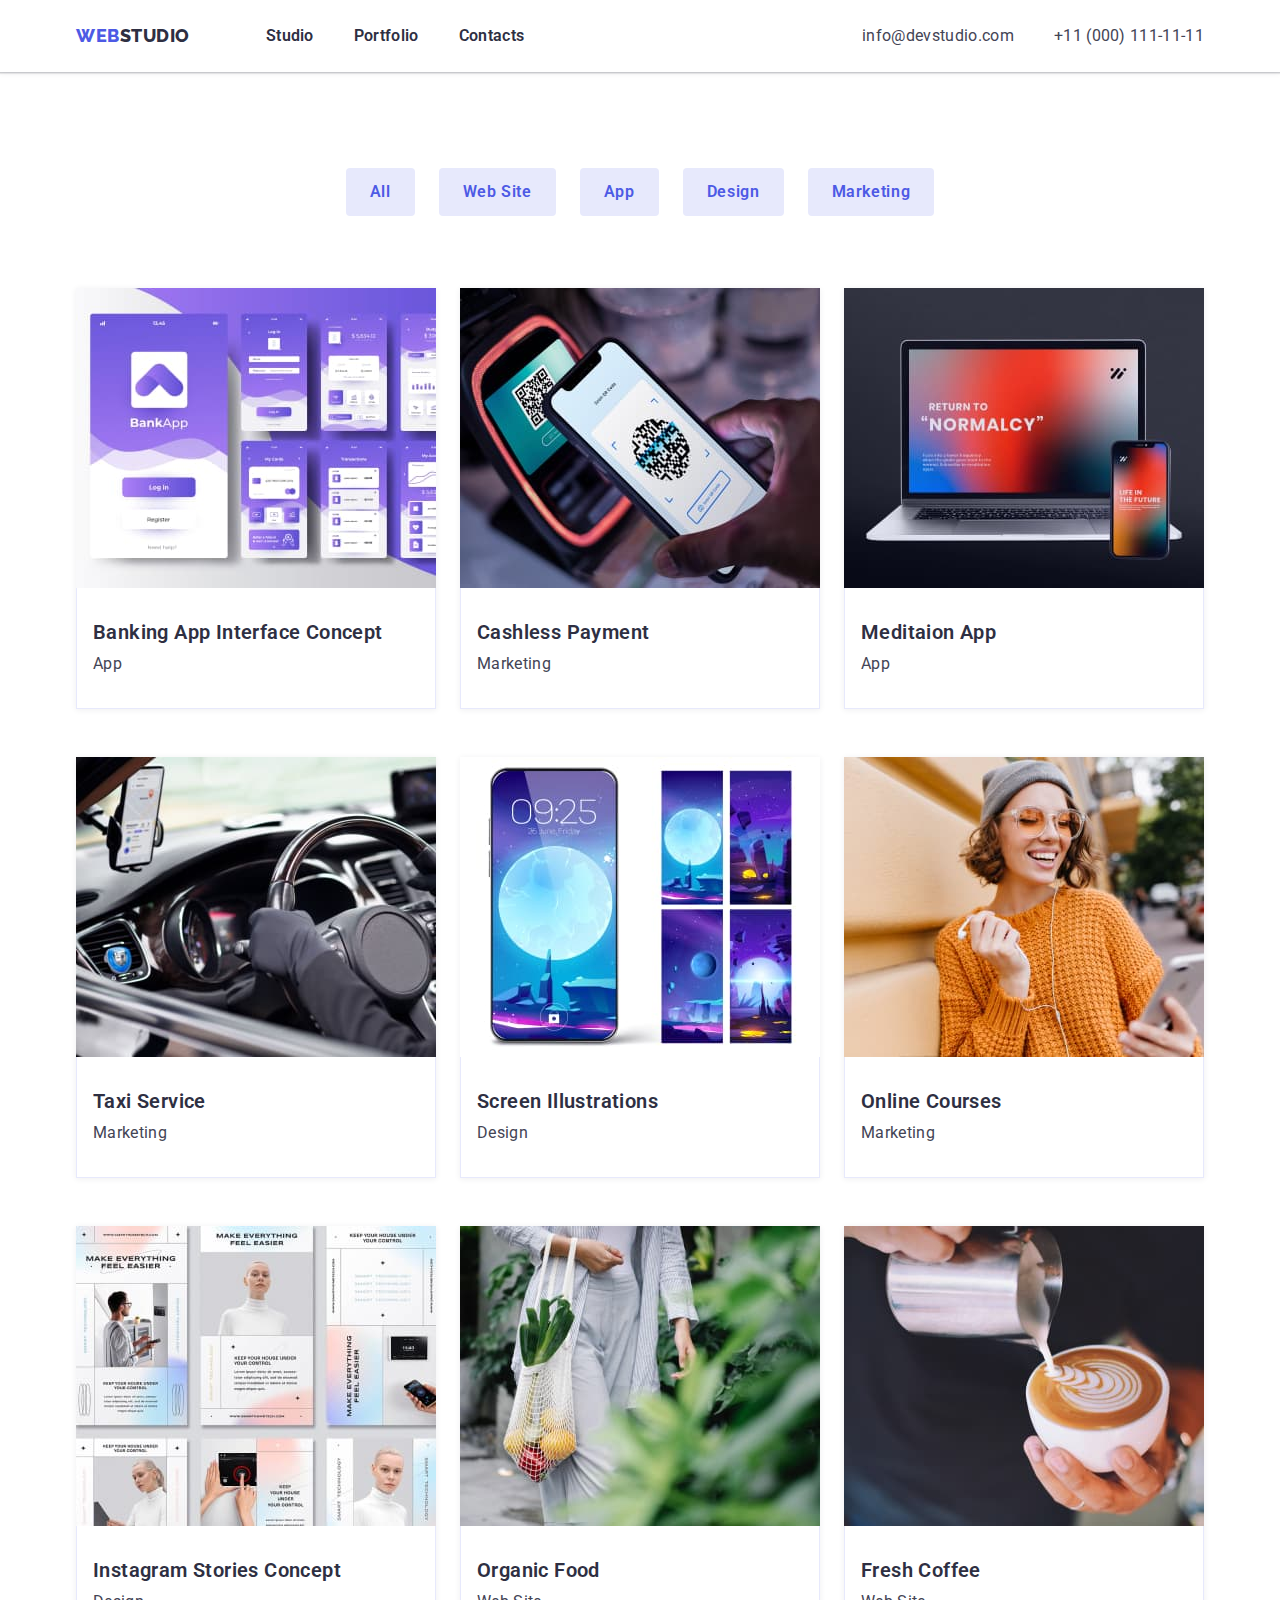
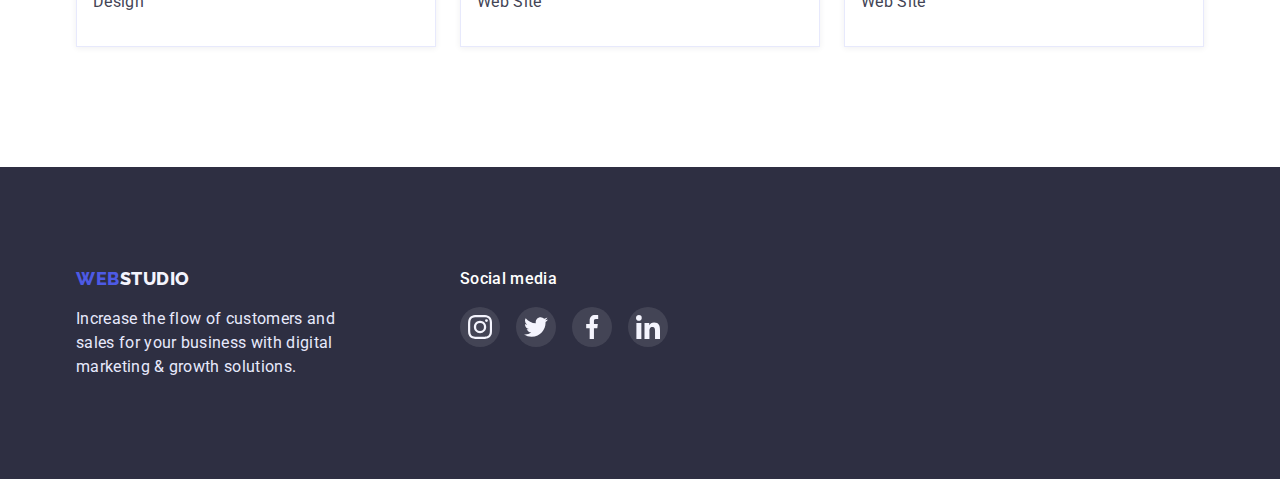
==== portfolio.html @ bcf96bd5 "adding files from previous repository" ====
<!DOCTYPE html>
<html lang="en">
<head>
    <meta charset="UTF-8">
    <meta http-equiv="X-UA-Compatible" content="IE=edge">
    <meta name="viewport" content="width=device-width, initial-scale=1.0">
    <title>Portfolio</title>
    <link rel="preconnect" href="https://fonts.googleapis.com">
    <link rel="preconnect" href="https://fonts.gstatic.com" crossorigin>
    <link href="https://fonts.googleapis.com/css2?family=Raleway:wght@800&family=Roboto:wght@400;700&display=swap" rel="stylesheet">    
    <link rel="stylesheet" href="https://cdnjs.cloudflare.com/ajax/libs/modern-normalize/1.1.0/modern-normalize.min.css">  
    <link rel="stylesheet" href="./styles.css">
</head>
<body>

    <header>
        <div class="container header">
            <nav class="nav-header">
                <a class="logo link" href="index.html"><span class="logo-item">Web</span>studio</a>
                    <ul class="header-list list" >
                         <li class="header-list-item">
                            <a class="menu-item link" href="#">Studio</a> 
                         </li>
                         <li class="header-list-item">
                             <a class="menu-item link" href="./portfolio.html">Portfolio</a> 
                         </li>                
                         <li class="header-list-item"> 
                             <a class="menu-item link" href="#">Contacts</a> 
                         </li>
                     </ul>
            </nav>

            <ul class="header-contacts-list list">
                <li class="item">
                    <a class="contacts-item link" href="mailto:info@devstudio.com">info@devstudio.com</a>
                </li>
                <li class="item">
                    <a class="contacts-item link" href="tel:+110001111111">+11 (000) 111-11-11</a>
                </li>
            </ul>
        </div>
    </header>

<main>
    <section class="filter">
       <div class="container">
         <h1 class="visually-hidden">Portfolio</h1>
         <ul class="filter-list-buttons list">
             <li class="filter-list-item">                
                 <button type="button" class="filter-button button">All</button>
             </li>
             <li class="filter-list-item">                
                 <button type="button" class="filter-button button">Web Site</button>
             </li>
             <li class="filter-list-item">
                 <button type="button" class="filter-button button">App</button>
             </li>
             <li class="filter-list-item">
                 <button type="button" class="filter-button button">Design</button>
             </li>
             <li class="filter-list-item">
                 <button type="button" class="filter-button button">Marketing</button>
             </li>
        
         </ul>

        <ul class="filter-list-gallery list">
            <li class="filter-gallery-item">
                <a class="link portfolio-card" href="#"> 
                        <div class="card-gallery">
                            <img src="./images/portfolio/banking.jpeg" alt="banking-app-interface" width="360">
                        </div>
                        <div class="card-gallery-descr">
                            <h2 class="filter-title-small">Banking App Interface Concept</h2>
                            <p class="filter-gallery-descr">App</p>
                        </div>
                    </a>
                </li>
           

                <li class="filter-gallery-item">
                    <a class="link portfolio-card" href="#"> 

                        <div class="card-gallery">
                            <img src="./images/portfolio/cashless.jpeg" alt="cashless-payment" width="360">
                        </div>
                        <div class="card-gallery-descr">
                            <h2 class="filter-title-small">Cashless Payment</h2>
                            <p class="filter-gallery-descr">Marketing</p>        
                        </div>
                    </a>
                </li>

                <li class="filter-gallery-item">
                    <a class="link portfolio-card" href="#">
                        <div class="card-gallery">
                            <img src="./images/portfolio/meditaion.jpeg" alt="meditaion-app" width="360">
                        </div>
                        <div class="card-gallery-descr">
                            <h2 class="filter-title-small">Meditaion App</h2>
                            <p class="filter-gallery-descr">App</p>
                        </div>
                    </a>
                </li>
             
                <li class="filter-gallery-item">
                    <a class="link  portfolio-card" href="#">
                        <div class="card-gallery">
                            <img src="./images/portfolio/taxi.jpeg" alt="taxi-service" width="360">
                        </div>
                        <div class="card-gallery-descr">
                            <h2 class="filter-title-small">Taxi Service</h2>
                            <p class="filter-gallery-descr">Marketing</p>
                        </div>
                    </a>
                </li>
             
                <li class="filter-gallery-item">
                    <a class="link portfolio-card" href="#">
                        <div class="card-gallery">
                            <img src="./images/portfolio/screen.jpeg" alt="screen-illustrations" width="360">
                        </div>
                        <div class="card-gallery-descr">
                            <h2 class="filter-title-small">Screen Illustrations</h2>
                            <p class="filter-gallery-descr">Design</p>
                        </div>
                    </a>
                </li>

                <li class="filter-gallery-item">
                    <a class="link portfolio-card" href="#">
                        <div class="card-gallery">
                            <img src="./images/portfolio/courses.jpeg" alt="online-courses" width="360">
                        </div>
                        <div class="card-gallery-descr">
                            <h2 class="filter-title-small">Online Courses</h2>
                            <p class="filter-gallery-descr">Marketing</p>
                        </div>
                    </a>
                </li>
             
                <li class="filter-gallery-item">
                    <a class="link portfolio-card" href="#">
                        <div class="card-gallery">
                            <img src="./images/portfolio/instagram.jpeg" alt="instagram-stories" width="360">
                        </div>
                        <div class="card-gallery-descr">
                            <h2 class="filter-title-small">Instagram Stories Concept</h2>
                            <p class="filter-gallery-descr">Design</p>
                        </div>
                    </a>
                </li>

                <li class="filter-gallery-item">
                    <a class="link portfolio-card" href="#">
                        <div class="card-gallery">
                            <img src="./images/portfolio/organic.jpeg" alt="organic-food" width="360">
                        </div>
                        <div class="card-gallery-descr">
                            <h2 class="filter-title-small">Organic Food</h2>
                            <p class="filter-gallery-descr">Web Site</p>
                        </div>
                    </a>
                </li>
             </a>

                <li class="filter-gallery-item">
                    <a class="link portfolio-card" href="#">
                        <div class="card-gallery">
                            <img src="./images/portfolio/coffee.jpeg" alt="fresh-coffee" width="360">
                        </div>
                        <div class="card-gallery-descr">
                            <h2 class="filter-title-small">Fresh Coffee</h2>
                            <p class="filter-gallery-descr">Web Site</p>
                        </div>
                    </a>
                </li>
         </ul>
        </div>
    </section>
</main>

<footer class="footer">
    <div class="container">
        <div class="footer-logo">
            <a class="logo-white link" href="index.html"><span class="logo-item">WEB</span>STUDIO</a>
            <p class="footer-info">Increase the flow of customers and sales for your business with digital marketing & growth solutions.</p>
        </div>
        <div class="social-media">
            <p class="social-media-text">Social media</p>
                <ul class="social-media-list list">
                    <li class="social-link-item">
                        <a href="#" class="footer-social-link link">
                            <svg class="footer-social-link-icon" width="24px" height="24px">
                                <use href="./images/symbol-defs.svg#icon-instagram"></use>
                            </svg>
                        </a></li>
                    <li class="social-link-item">
                        <a href="#" class="footer-social-link link">
                            <svg class="footer-social-link-icon" width="24px" height="24px">
                                <use href="./images/symbol-defs.svg#icon-twitter"></use>
                            </svg>
                        </a></li>
                    <li class="social-link-item">    
                        <a href="#" class="footer-social-link link">
                            <svg class="footer-social-link-icon" width="24px" height="24px">
                                <use href="./images/symbol-defs.svg#icon-facebook"></use>
                            </svg>
                        </a></li>
                    <li class="social-link-item">
                        <a href="#" class="footer-social-link link">
                            <svg class="footer-social-link-icon" width="24px" height="24px">
                                <use href="./images/symbol-defs.svg#icon-linkedin"></use>
                            </svg>
                        </a></li>
                </ul>
        </div>
    </div>
</footer>
    
</body>
</html>
---- styles.css ----
:root {
    --main-text-color: #2E2F42;
    --button-main-color: #E7E9FC;
    --button-text-color: #4D5AE5;
    --button-dark-color: #404BBF;
    --text-color: #434455;
    --white-color: #FFFFFF;
    --footer-color: #E7E9FC;
    --logo-white-color: #F4F4FD;
    --second-header-color: #2E2F42;
    --icon-grey-color: #8E8F99;
}

p {
    margin: 0;
}

ul{
    margin: 0;
    padding: 0;
}

h1,
h2,
h3,
h4,
h5,
h6 {
    margin: 0;
}

img {
    display: block;
    max-width: 100%;
    height: auto;
}

body {
    border-color: var(--white-color);
    color: var(--text-color);
    font-family: 'Roboto', sans-serif;
}

.container {
    width: 1158px;
    margin-left: auto;
    margin-right: auto;
    padding-left: 15px;
    padding-right: 15px;
   /*  outline: 2px solid tomato;  */
}

.list {
    list-style: none;
}

.link {
    text-decoration: none;
}

/* -----------Header------------- */
header {
    box-shadow: 0px 2px 1px rgba(46, 47, 66, 0.08), 0px 1px 1px rgba(46, 47, 66, 0.16), 0px 1px 6px rgba(46, 47, 66, 0.08);

}

.header {
/*    padding-top: 24px;
   padding-bottom: 24px; 
 */   
    display: flex;
   align-items: center;
}

.nav-header {
    display: flex;
}

.header-list {
    display: flex;
}

.menu-item {
    padding-top: 24px;  
    padding-bottom: 24px;
}

.header-list-item:not(:last-child) {
    margin-right: 40px;
}

.header-contacts-list {
    display: flex;
    margin-left: auto;
}

.header-contacts-list .item + .item {
    margin-left: 40px;
}

.logo-item {
    font-family: 'Raleway', sans-serif;
    font-weight: 800;
    font-size: 18px;
    line-height: 1.33;
    letter-spacing: 0.03em;
    text-transform: uppercase;

    color: var(--button-text-color);
}

.logo {
    display: block;
    margin-right: 76px;
    padding-top: 24px;
    padding-bottom: 24px;

    font-family: 'Raleway',sans-serif;
    font-weight: 800;
    font-size: 18px;
    line-height: 1.33;
    letter-spacing: 0.03em;
    text-transform: uppercase;

    color: var(--main-text-color);  
}

.contacts-item {
    padding-top: 24px;  
    padding-bottom: 24px;
}


.menu-item:hover,
:focus {
    color: var(--button-text-color);
}

.contacts-item:hover,
:focus {
    color: var(--button-text-color);
}

.menu-item {
    display: block;
 
    font-weight: 600;
    font-size: 16px;
    line-height: 1.5;
    letter-spacing: 0.02em;

    color: var(--main-text-color);
}

.contacts-item {
    display: block;

    font-weight: 400;
    font-size: 16px;
    line-height: 1.5;
    letter-spacing: 0.02em;

    color: var(--text-color);
}

/* --------------Hero section------------ */
.hero {
    padding-top: 192px;
    padding-bottom: 192px;

    text-align: center;

    background-image: linear-gradient(rgba(46, 47, 66, 0.7),
    rgba(46, 47, 66, 0.7)), 
    url(./images/backgroung-office.jpeg);
    background-color: var(--main-text-color);
    background-repeat: no-repeat;
    background-position: center;
    background-size: cover;
    width: 1440px;

    margin-left: auto;
    margin-right: auto;
}

.hero-title {
    width: 500px;
    margin: 0 auto;
    
    font-weight: 600;
    font-size: 56px;
    line-height: 1.07;
    text-align: center;
    letter-spacing: 0.02em;

    color: var(--white-color);
}
/* --------------Button------------ */

.button {
    font-family: inherit;
    cursor: pointer;
}

.hero-button {

    margin-top: 48px; 
    padding: 16px 32px;
    gap: 10px;
    border: 0;
    outline: none;
    border-radius: 4px;

    background-color: var(--button-text-color);
    font-weight: 600;
    font-size: 16px;
    line-height: 1.19;
    text-align: center;
    letter-spacing: 0.04em;

    color: var(--white-color);
}

.hero-button:hover,
:focus{
    background-color: var(--button-dark-color);
    color: var(--white-color);
}

/* --------------Skills section------------ */

.skills {
    padding-top: 120px;
    padding-bottom: 120px;
}

.skills-list {
    display: flex;
    flex-wrap: nowrap;
    gap: 24px;
}

.visually-hidden {
    position: absolute;
    white-space: nowrap;
    width: 1px;
    height: 1px;
    overflow: hidden;
    border: 0;
    padding: 0;
    clip: rect(0 0 0 0);
    clip-path: inset(50%);
    margin: -1px;
}

.skills-list-item {
    width: calc((100%-72px)/4);
    font-weight: 400;
    font-size: 16px;
    line-height: 1.5;
    letter-spacing: 0.02em;

    color: var(--text-color);
}

.skills-list-item p {
    margin-top: 8px;
}

.skills-icon-wrap {
    background: #F4F4FD;
    border-radius: 4px;
    height: 112px;
    display: flex;
    justify-content: center;
    align-items: center;
    margin-bottom: 8px;
}

/* --------------Mission section------------ */

.mission {
    padding-bottom: 120px;
}

.mission-list {
    margin-top: 72px;
    display: flex;
    gap: 24px;
}

.mission-title {
    margin-bottom: 72px;
}

.mission-title, .team-title {
    font-weight: 600;
    font-size: 36px;
    line-height: 1.11;
    text-align: center;
    letter-spacing: 0.02em;
    text-transform: capitalize;

    color: var(--main-text-color);
}

/* --------------Titles------------ */


.skills-list-title,
.team-title-small,
.filter-title-small {
    font-weight: 600;
    font-size: 20px;
    line-height: 1.2;
    letter-spacing: 0.02em;

    color: var(--second-header-color);
}

/* --------------Team section------------ */

.team {
    padding-top: 120px;
    padding-bottom: 120px;
    background-color: #F4F4FD;
}

.team-title {
    margin-bottom: 72px;
}

.team-title-small {
    margin-bottom: 8px;
    text-align: center;
}

.team-description,
.filter-gallery-descr {
    font-weight: 400;
    font-size: 16px;
    line-height: 1.5;
    letter-spacing: 0.02em;
    text-align: center;
    
    color: var(--text-color);
}

.card {
    background-color: #FFFFFF;
    box-shadow: 0px 1px 6px rgba(46, 47, 66, 0.08), 0px 1px 1px rgba(46, 47, 66, 0.16), 0px 2px 1px rgba(46, 47, 66, 0.08);
    border-radius: 0px 0px 4px 4px;

    padding: 32px 0;

}

.team-list {
    display: flex;
    gap: 24px;
}

.team-list-item {
    width: 264px;
}

/* --------------Social-icons------------ */

.social-link-list {
    margin-top: 8px;
    display: flex;
    justify-content: center;
    gap: 24px;
}

.social-link {
    display: flex;
    justify-content: center;
    align-items:center;
    width: 40px;
    height: 40px;
    padding: 0;
    border: none;

    background-color: var(--button-text-color);
    border-radius: 50%;

    fill: var(--logo-white-color);
}

.social-link:hover{
    background-color:var(--button-dark-color);
}
/* --------------Customers------------ */
.customers {
    padding-top: 130px;
    padding-bottom: 120px;
}

.customers-title {
    margin-bottom: 72px;
    text-align: center;
    font-weight: 700;
    font-size: 36px;
    line-height: 40px;
}

.customers-list {
    display: flex;
    gap: 24px;
    justify-content: center;
}

.customers-item {
    width: calc((100%-120px)/6);
    height: 88px;
}


.customer-link {
    width: 100%;
    height: 100%;
    border: 1px solid var(--icon-grey-color);
    border-radius: 4px;

    fill: var(--icon-grey-color);


    display: inline-flex;
    justify-content: center;
    align-items:center;
}

.customer-icon {
}

.customer-link:hover, 
:focus{
    border-color: var(--button-dark-color);
    fill: var(--button-dark-color);
}


/* --------------Footer------------ */

.footer {
    display: flex;
    gap: 120px;

    padding-top: 100px;
    padding-bottom: 100px;

    background-color: var(--main-text-color);
}

.footer-info {
    width: 264px;

    font-weight: 400;
    font-size: 16px;
    line-height: 1.5;
    letter-spacing: 0.02em;

    color: var(--footer-color);
}

.logo-white {
    margin-bottom: 16px;
    display: inline-block;

    font-family: 'Raleway';
    font-style: normal;
    font-weight: 800;
    font-size: 18px;
    line-height: 1.17;
    align-items: center;
    letter-spacing: 0.03em;
    text-transform: uppercase;

    color: var(--logo-white-color)
}

.footer >.container{
    display: flex;
    gap: 120px;

    font-weight: 500;
    font-size: 16px;
    line-height: 24px;

    letter-spacing: 0.02em;

    color: var(--white-color);
}

.social-media-text {
    margin-bottom: 16px;
}

.social-media-list {
    display: flex;
    gap: 16px;
}

.footer-social-link {
    display: flex;
    justify-content: center;
    align-items:center;
    width: 40px;
    height: 40px;

    background-color: rgba(255, 255, 255, 0.1);
    background-repeat: no-repeat;
    background-position: center;
    background-size: cover;
    border-radius: 50%;

    fill: var(--logo-white-color);

}
.footer-social-link:hover{
    background-color: #31D0AA;
}

/* ----------Portfolio------- */
.filter{
    padding-top: 96px;
    padding-bottom: 120px;
}
.filter-list-buttons {
    display: flex;
    justify-content: center;

    margin-bottom: 72px;
}

.filter-button {
    padding: 12px 24px;
    border: 1px solid #E7E9FC;
    border-radius: 4px;
}


.filter-list-buttons .filter-list-item + .filter-list-item {
    margin-left: 24px;
}

.filter-button {
    background-color: var(--button-main-color);
    border: 0;
    outline: none;
    border-radius: 4px;

    font-weight: 600;
    font-size: 16px;
    line-height: 1.5;
    text-align: center;
    letter-spacing: 0.04em;

    color: var(--button-text-color);
}

/* -------------------Gallery---------------- */

.filter-list-gallery {
    display: flex;
    flex-wrap: wrap;
    row-gap: 48px;
    column-gap: 24px;
}

.filter-gallery-item {
    width: calc((100% - 48px) / 3);

}
    
.portfolio-card {
    display: block;
    box-shadow: 0px 1px 6px rgba(46, 47, 66, 0.08);
}
    
.portfolio-card:hover,
:focus{
    box-shadow: 0px 1px 6px rgba(46, 47, 66, 0.08), 0px 1px 1px rgba(46, 47, 66, 0.16), 0px 2px 1px rgba(46, 47, 66, 0.08);
}

.card-gallery {
    width: 360px;
}

    
.card-gallery-descr {
    padding: 32px 16px;
    border: 1px solid var(--footer-color);
    border-top: none;
}
    
.filter-gallery-item> .card{
    padding: 0;
}

.card-gallery-descr {
    background: #FFFFFF;
}

.filter-gallery-descr {
    margin-top: 8px;

    text-align: left;
}

.filter-button:hover,
:focus {
    color: var(--white-color);
    background-color: var(--button-text-color);
    box-shadow: 0px 4px 4px rgba(0, 0, 0, 0.15);
}
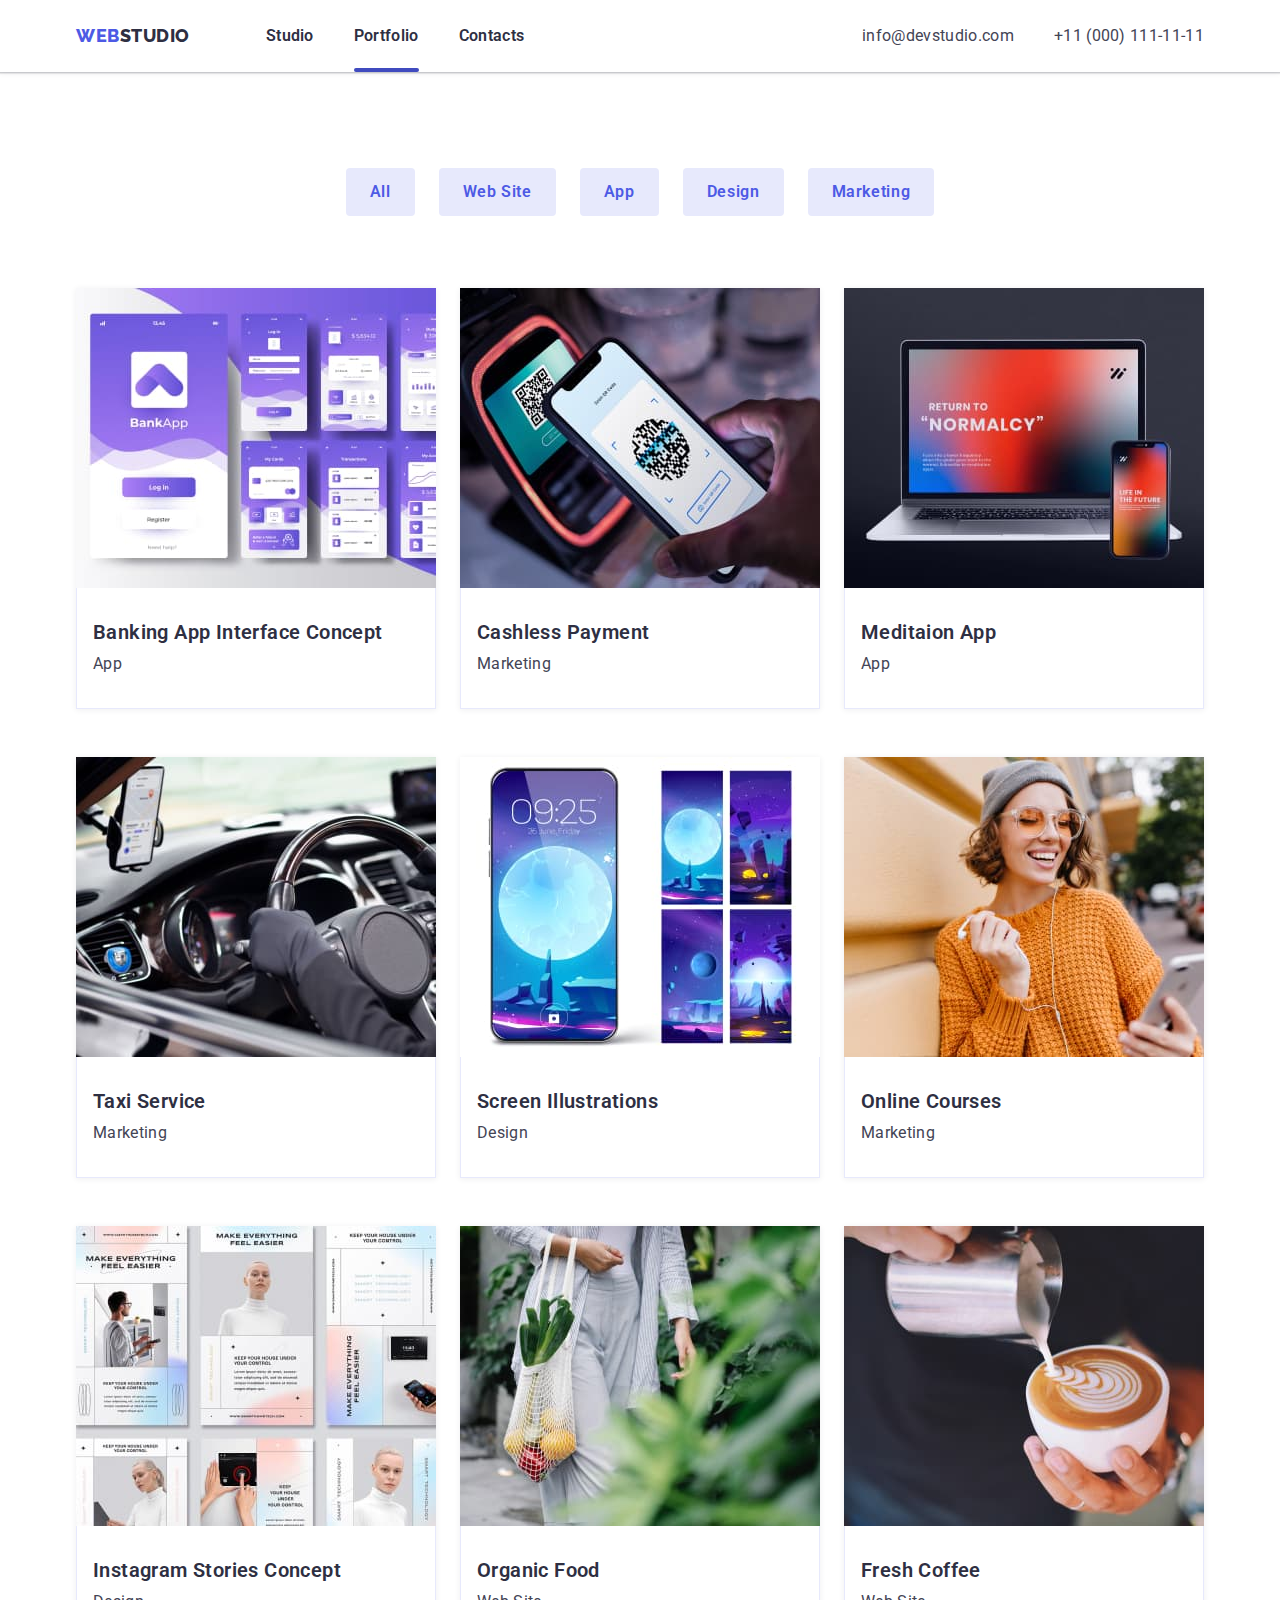
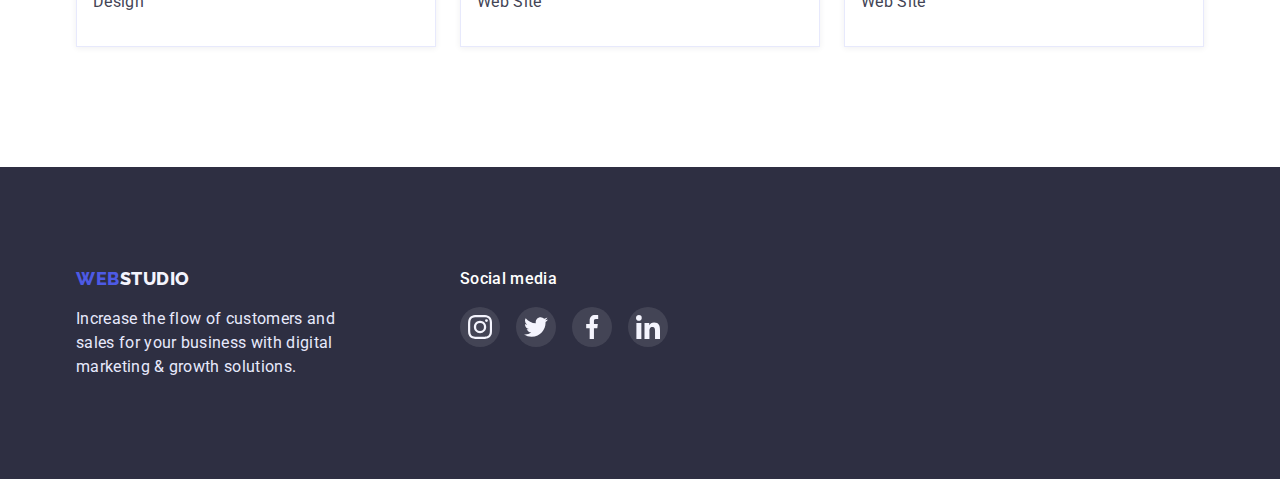
==== commit 842598fb: "fixing mistakes" ====
--- a/portfolio.html
+++ b/portfolio.html
@@ -19,10 +19,10 @@
                 <a class="logo link" href="index.html"><span class="logo-item">Web</span>studio</a>
                     <ul class="header-list list" >
                          <li class="header-list-item">
-                            <a class="menu-item link" href="#">Studio</a> 
+                            <a class="menu-item link" href="./index.html">Studio</a> 
                          </li>
                          <li class="header-list-item">
-                             <a class="menu-item link" href="./portfolio.html">Portfolio</a> 
+                             <a class="menu-item link current" href="./portfolio.html">Portfolio</a> 
                          </li>                
                          <li class="header-list-item"> 
                              <a class="menu-item link" href="#">Contacts</a> 
@@ -69,6 +69,7 @@
                 <a class="link portfolio-card" href="#"> 
                         <div class="card-gallery">
                             <img src="./images/portfolio/banking.jpeg" alt="banking-app-interface" width="360">
+                            <p class="card-top-text">14 Stylish and User-Friendly App Design Concepts · Task Manager App · Calorie Tracker App · Exotic Fruit Ecommerce App · Cloud Storage App</p>
                         </div>
                         <div class="card-gallery-descr">
                             <h2 class="filter-title-small">Banking App Interface Concept</h2>
@@ -83,6 +84,7 @@
 
                         <div class="card-gallery">
                             <img src="./images/portfolio/cashless.jpeg" alt="cashless-payment" width="360">
+                            <p class="card-top-text">14 Stylish and User-Friendly App Design Concepts · Task Manager App · Calorie Tracker App · Exotic Fruit Ecommerce App · Cloud Storage App</p>
                         </div>
                         <div class="card-gallery-descr">
                             <h2 class="filter-title-small">Cashless Payment</h2>
@@ -95,6 +97,7 @@
                     <a class="link portfolio-card" href="#">
                         <div class="card-gallery">
                             <img src="./images/portfolio/meditaion.jpeg" alt="meditaion-app" width="360">
+                            <p class="card-top-text">14 Stylish and User-Friendly App Design Concepts · Task Manager App · Calorie Tracker App · Exotic Fruit Ecommerce App · Cloud Storage App</p>
                         </div>
                         <div class="card-gallery-descr">
                             <h2 class="filter-title-small">Meditaion App</h2>
@@ -107,6 +110,7 @@
                     <a class="link  portfolio-card" href="#">
                         <div class="card-gallery">
                             <img src="./images/portfolio/taxi.jpeg" alt="taxi-service" width="360">
+                            <p class="card-top-text">14 Stylish and User-Friendly App Design Concepts · Task Manager App · Calorie Tracker App · Exotic Fruit Ecommerce App · Cloud Storage App</p>
                         </div>
                         <div class="card-gallery-descr">
                             <h2 class="filter-title-small">Taxi Service</h2>
@@ -119,6 +123,7 @@
                     <a class="link portfolio-card" href="#">
                         <div class="card-gallery">
                             <img src="./images/portfolio/screen.jpeg" alt="screen-illustrations" width="360">
+                            <p class="card-top-text">14 Stylish and User-Friendly App Design Concepts · Task Manager App · Calorie Tracker App · Exotic Fruit Ecommerce App · Cloud Storage App</p>
                         </div>
                         <div class="card-gallery-descr">
                             <h2 class="filter-title-small">Screen Illustrations</h2>
@@ -131,6 +136,7 @@
                     <a class="link portfolio-card" href="#">
                         <div class="card-gallery">
                             <img src="./images/portfolio/courses.jpeg" alt="online-courses" width="360">
+                            <p class="card-top-text">14 Stylish and User-Friendly App Design Concepts · Task Manager App · Calorie Tracker App · Exotic Fruit Ecommerce App · Cloud Storage App</p>
                         </div>
                         <div class="card-gallery-descr">
                             <h2 class="filter-title-small">Online Courses</h2>
@@ -143,6 +149,7 @@
                     <a class="link portfolio-card" href="#">
                         <div class="card-gallery">
                             <img src="./images/portfolio/instagram.jpeg" alt="instagram-stories" width="360">
+                            <p class="card-top-text">14 Stylish and User-Friendly App Design Concepts · Task Manager App · Calorie Tracker App · Exotic Fruit Ecommerce App · Cloud Storage App</p>
                         </div>
                         <div class="card-gallery-descr">
                             <h2 class="filter-title-small">Instagram Stories Concept</h2>
@@ -155,6 +162,7 @@
                     <a class="link portfolio-card" href="#">
                         <div class="card-gallery">
                             <img src="./images/portfolio/organic.jpeg" alt="organic-food" width="360">
+                            <p class="card-top-text">14 Stylish and User-Friendly App Design Concepts · Task Manager App · Calorie Tracker App · Exotic Fruit Ecommerce App · Cloud Storage App</p>
                         </div>
                         <div class="card-gallery-descr">
                             <h2 class="filter-title-small">Organic Food</h2>
@@ -168,6 +176,7 @@
                     <a class="link portfolio-card" href="#">
                         <div class="card-gallery">
                             <img src="./images/portfolio/coffee.jpeg" alt="fresh-coffee" width="360">
+                            <p class="card-top-text">14 Stylish and User-Friendly App Design Concepts · Task Manager App · Calorie Tracker App · Exotic Fruit Ecommerce App · Cloud Storage App</p>
                         </div>
                         <div class="card-gallery-descr">
                             <h2 class="filter-title-small">Fresh Coffee</h2>
--- a/styles.css
+++ b/styles.css
@@ -9,6 +9,7 @@
     --logo-white-color: #F4F4FD;
     --second-header-color: #2E2F42;
     --icon-grey-color: #8E8F99;
+    --modal-back: #FCFCFC;
 }
 
 p {
@@ -83,11 +84,27 @@
 .menu-item {
     padding-top: 24px;  
     padding-bottom: 24px;
+    position: relative;
 }
 
 .header-list-item:not(:last-child) {
     margin-right: 40px;
 }
+
+.menu-item.current::after {
+    content:'';
+    position: absolute;
+    left: 0;
+    bottom: 0;
+
+    width: 100%;
+    height: 4px;
+    background-color: var(--button-dark-color);
+    border-radius: 2px;
+
+    transition: color 250ms cubic-bezier(0.4, 0, 0.2, 1);
+    right: 0;
+ }
 
 .header-contacts-list {
     display: flex;
@@ -128,6 +145,8 @@
 .contacts-item {
     padding-top: 24px;  
     padding-bottom: 24px;
+
+    transition: color 250ms cubic-bezier(0.4, 0, 0.2, 1);
 }
 
 
@@ -219,6 +238,8 @@
     letter-spacing: 0.04em;
 
     color: var(--white-color);
+
+    transition: color 250ms cubic-bezier(0.4, 0, 0.2, 1), background-color 250ms cubic-bezier(0.4, 0, 0.2, 1);
 }
 
 .hero-button:hover,
@@ -226,6 +247,7 @@
     background-color: var(--button-dark-color);
     color: var(--white-color);
 }
+
 
 /* --------------Skills section------------ */
 
@@ -386,6 +408,8 @@
     border-radius: 50%;
 
     fill: var(--logo-white-color);
+
+    transition: background-color 250ms cubic-bezier(0.4, 0, 0.2, 1);
 }
 
 .social-link:hover{
@@ -429,6 +453,8 @@
     display: inline-flex;
     justify-content: center;
     align-items:center;
+
+    transition: border-color 250ms cubic-bezier(0.4, 0, 0.2, 1), fill 250ms cubic-bezier(0.4, 0, 0.2, 1);
 }
 
 .customer-icon {
@@ -517,6 +543,8 @@
 
     fill: var(--logo-white-color);
 
+    transition: background-color 250ms cubic-bezier(0.4, 0, 0.2, 1);
+
 }
 .footer-social-link:hover{
     background-color: #31D0AA;
@@ -534,18 +562,15 @@
     margin-bottom: 72px;
 }
 
+.filter-list-buttons .filter-list-item + .filter-list-item {
+    margin-left: 24px;
+}
+
 .filter-button {
     padding: 12px 24px;
     border: 1px solid #E7E9FC;
     border-radius: 4px;
-}
-
-
-.filter-list-buttons .filter-list-item + .filter-list-item {
-    margin-left: 24px;
-}
-
-.filter-button {
+
     background-color: var(--button-main-color);
     border: 0;
     outline: none;
@@ -558,6 +583,9 @@
     letter-spacing: 0.04em;
 
     color: var(--button-text-color);
+
+    transition: color 250ms cubic-bezier(0.4, 0, 0.2, 1),
+    background-color 250ms cubic-bezier(0.4, 0, 0.2, 1), box-shadow 250ms cubic-bezier(0.4, 0, 0.2, 1);
 }
 
 /* -------------------Gallery---------------- */
@@ -571,12 +599,18 @@
 
 .filter-gallery-item {
     width: calc((100% - 48px) / 3);
+}
+
+.filter-gallery-item:hover .card-top-text{
+    transform: translateY(0%);
 
 }
     
 .portfolio-card {
     display: block;
     box-shadow: 0px 1px 6px rgba(46, 47, 66, 0.08);
+
+    transition: box-shadow 250ms cubic-bezier(0.4, 0, 0.2, 1);
 }
     
 .portfolio-card:hover,
@@ -586,6 +620,28 @@
 
 .card-gallery {
     width: 360px;
+    position: relative;
+    overflow: hidden;
+}
+
+.card-top-text {
+    position: absolute;
+    padding-top: 40px;
+    padding-left: 32px;
+    padding-right: 32px;
+    top: 0;
+    height: 100%;
+    
+    font-weight: 400;
+    font-size: 16px;
+    line-height: calc(24 / 16);
+    letter-spacing: 0.02em;
+    
+    color: var(--logo-white-color);
+    background-color: var(--button-text-color);
+
+    transform: translateY(100%);
+    transition: transform 250ms cubic-bezier(0.4, 0, 0.2, 1);
 }
 
     
@@ -607,6 +663,10 @@
     margin-top: 8px;
 
     text-align: left;
+}
+.filter-button {
+    transition: color 250ms cubic-bezier(0.4, 0, 0.2, 1),
+    background-color 250ms cubic-bezier(0.4, 0, 0.2, 1), box-shadow 250ms cubic-bezier(0.4, 0, 0.2, 1);
 }
 
 .filter-button:hover,
@@ -614,4 +674,68 @@
     color: var(--white-color);
     background-color: var(--button-text-color);
     box-shadow: 0px 4px 4px rgba(0, 0, 0, 0.15);
+}
+
+/* ------------------Modal-------------- */
+.backdrop {
+    position: fixed;
+    top: 0;
+    left: 0;
+
+    width: 100%;
+    height: 100%;
+    opacity: 1;
+    visibility: visible;
+
+    background-color: rgba(46, 47, 66, 0.4);
+
+    transition: opacity 250ms cubic-bezier(0.4, 0, 0.2, 1), visibility 250ms cubic-bezier(0.4, 0, 0.2, 1);
+}
+
+.modal {
+    position: absolute;
+    top: 50%;
+    left: 50%;
+
+    width: 408px;
+    min-height: 576px;
+    background-color: var(--modal-back);
+    box-shadow: 0px 1px 1px rgba(0, 0, 0, 0.14), 0px 1px 3px rgba(0, 0, 0, 0.12), 0px 2px 1px rgba(0, 0, 0, 0.2);
+    border-radius: 4px;
+
+    transform: translate(-50%, -50%) scale(1);
+    transition: transform 250ms cubic-bezier(0.4, 0, 0.2, 1);
+}
+
+.modal-close-button{
+    position: absolute;
+    top: 24px;
+    width: 24px;
+    height: 24px;
+    padding-bottom: 8px;
+    margin-left: 360px;
+
+    background-color: var(--footer-color);
+    border: 1px solid rgba(0, 0, 0, 0.1);
+    border-radius: 50%;
+    
+    transition: background-color 250ms cubic-bezier(0.4, 0, 0.2, 1),
+    fill 250ms cubic-bezier(0.4, 0, 0.2, 1);
+
+}
+
+.modal-close-button:hover,
+:focus{
+    background-color: var(--button-dark-color);
+    fill: var(--white-color);
+}
+
+.backdrop.is-hidden {
+    opacity: 0;
+    visibility: hidden;
+    pointer-events: none;
+}
+
+.backdrop.is-hidden .modal {
+    transform: translate(-50%, -50%) scale(0);
 }